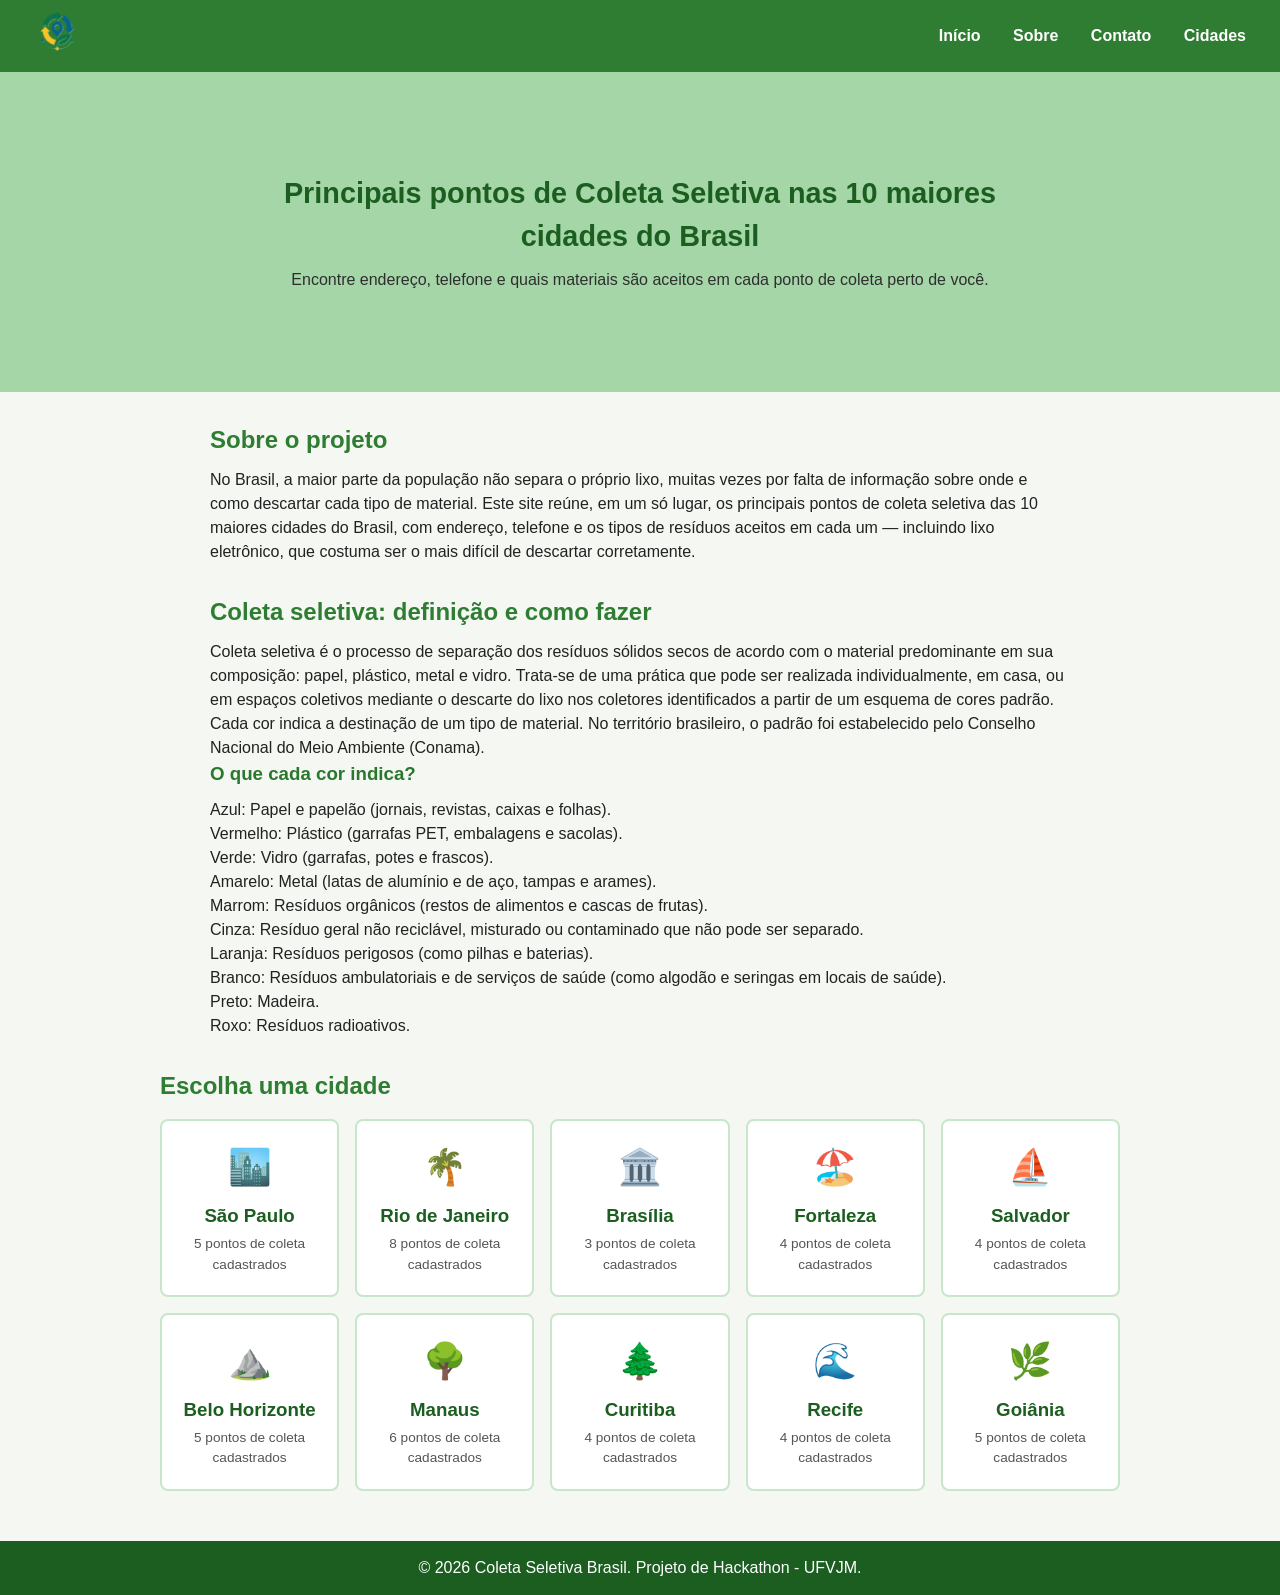
==== index.html @ 97f38cbb "Merge remote-tracking branch 'origin/main'" ====
<!DOCTYPE html>
<html lang="pt-BR">
<head>
	<meta charset="UTF-8">
	<meta name="viewport" content="width=device-width, initial-scale=1.0">
	<link rel="stylesheet" href="Style.css">
	<link rel="shortcut icon" type="image/png" href="Hackathon.png">
	<title>Coleta Seletiva Brasil</title>
</head>
<body>
<header>
	<div class="logo">
		<img src="Hackathon.png" alt="Logo do Site">
	</div>
	<div class="menu">
		<nav>
			<a href="index.html">Início</a>
			<a href="#sobre">Sobre</a>
			<a href="#conceitos">Contato</a>
			<a href="#cidades">Cidades</a>
		</nav>
	</div>
</header>

<section class="hero">
	<h1>Principais pontos de Coleta Seletiva nas 10 maiores cidades do Brasil</h1>
	<p>Encontre endereço, telefone e quais materiais são aceitos em cada ponto de coleta perto de você.</p>
</section>

<section id="sobre" class="sobre">
	<h2>Sobre o projeto</h2>
	<p>
		No Brasil, a maior parte da população não separa o próprio lixo, muitas vezes por falta de informação
		sobre onde e como descartar cada tipo de material. Este site reúne, em um só lugar, os principais
		pontos de coleta seletiva das 10 maiores cidades do Brasil, com endereço, telefone e os tipos de
		resíduos aceitos em cada um — incluindo lixo eletrônico, que costuma ser o mais difícil de descartar
		corretamente.
	</p>
</section>

<section id="conceitos" class="conceitos">
	<h2>Coleta seletiva: definição e como fazer</h2>
	<p>
		Coleta seletiva é o processo de separação dos resíduos sólidos secos de acordo com o material predominante
		em sua composição: papel, plástico, metal e vidro. Trata-se de uma prática que pode ser realizada individualmente,
		em casa, ou em espaços coletivos mediante o descarte do lixo nos coletores identificados a partir de um esquema de cores
		padrão. Cada cor indica a destinação de um tipo de material. No território brasileiro, o padrão foi estabelecido pelo Conselho Nacional
		do Meio Ambiente (Conama).
	</p>
	<h3>O que cada cor indica?</h3>
	<p>
		<a class="azul"> Azul</a>: Papel e papelão (jornais, revistas, caixas e folhas).<br>
		Vermelho: Plástico (garrafas PET, embalagens e sacolas).<br>
		Verde: Vidro (garrafas, potes e frascos).<br>
		Amarelo: Metal (latas de alumínio e de aço, tampas e arames).<br>
		Marrom: Resíduos orgânicos (restos de alimentos e cascas de frutas).<br>
		Cinza: Resíduo geral não reciclável, misturado ou contaminado que não pode ser separado.<br>
		Laranja: Resíduos perigosos (como pilhas e baterias).<br>
		Branco: Resíduos ambulatoriais e de serviços de saúde (como algodão e seringas em locais de saúde).<br>
		Preto: Madeira.<br>
		Roxo: Resíduos radioativos.
	</p>
</section>

<section id="cidades" class="secao-cidades">
	<h2>Escolha uma cidade</h2>
	<div id="grid-cidades" class="grid-cidades">
		<!-- script -->
	</div>
</section>

<footer>
	<div class="rodape">
		<p>&copy; 2026 Coleta Seletiva Brasil. Projeto de Hackathon - UFVJM.</p>
	</div>
</footer>

<script src="Script.js"></script>
</body>
</html>
---- Style.css ----
/* ===== Reset básico ===== */
* {
    margin: 0;
    padding: 0;
    box-sizing: border-box;
}

body {
    font-family: Arial, Helvetica, sans-serif;
    background-color: #f4f7f2;
    color: #222;
    line-height: 1.5;
}

a {
    text-decoration: none;
    color: inherit;
}

header {
    background-color: #2e7d32;
    color: #fff;
    display: flex;
    justify-content: space-between;
    align-items: center;
    padding: 10px 30px;
    flex-wrap: wrap;
}

header .logo img {
    height: 45px;
}

header .menu nav a {
    color: #fff;
    margin-left: 20px;
    font-weight: bold;
    padding: 6px 4px;
}

header .menu nav a:hover {
    border-bottom: 2px solid #ffffff;
}

.hero {
    background-color: #a5d6a7;
    text-align: center;
    padding: 100px 20px;
}

.hero h1 {
    font-size: 1.8rem;
    color: #1b5e20;
    max-width: 800px;
    margin: 0 auto 10px auto;
}

.hero p {
    max-width: 700px;
    margin: 0 auto;
    color: #2e2e2e;
}

.sobre {
    max-width: 900px;
    margin: 30px auto;
    padding: 0 20px;
}

.sobre h2 {
    color: #2e7d32;
    margin-bottom: 10px;
}

.conceitos {
    max-width: 900px;
    margin: 30px auto;
    padding: 0 20px;
}

.conceitos h2 {
    color: #2e7d32;
    margin-bottom: 10px;
}

.conceitos h3 {
    color: #2a782e;
    margin-bottom: 10px;
}

.secao-cidades {
    max-width: 1000px;
    margin: 20px auto 50px auto;
    padding: 0 20px;
}

.secao-cidades h2 {
    color: #2e7d32;
    margin-bottom: 15px;
}

.grid-cidades {
    display: grid;
    grid-template-columns: repeat(auto-fill, minmax(150px, 1fr));
    gap: 16px;
}

.card-cidade {
    background-color: #fff;
    border: 2px solid #c8e6c9;
    border-radius: 8px;
    padding: 20px 15px;
    text-align: center;
    transition: transform 0.15s ease, border-color 0.15s ease;
}

.card-cidade:hover {
    transform: translateY(-3px);
    border-color: #2e7d32;
}

.card-emoji {
    font-size: 2.2rem;
    margin-bottom: 8px;
}

.card-cidade h3 {
    color: #1b5e20;
    margin-bottom: 4px;
}

.card-cidade p {
    font-size: 0.85rem;
    color: #555;
}

.cidade-container {
    max-width: 900px;
    margin: 30px auto;
    padding: 0 20px 40px 20px;
}

.voltar {
    display: inline-block;
    margin-bottom: 20px;
    color: #2e7d32;
    font-weight: bold;
}

.cidade-header {
    display: flex;
    align-items: center;
    gap: 15px;
    margin-bottom: 25px;
    flex-wrap: wrap;
}

.cidade-emoji-grande {
    font-size: 3rem;
}

.cidade-header h1 {
    color: #1b5e20;
}

.filtro {
    background-color: #e8f5e9;
    border: 1px solid #c8e6c9;
    padding: 15px;
    border-radius: 8px;
    margin-bottom: 25px;
}

.filtro label {
    display: block;
    margin-bottom: 8px;
    font-weight: bold;
    color: #1b5e20;
}

.filtro select {
    width: 100%;
    max-width: 350px;
    padding: 8px;
    border-radius: 5px;
    border: 1px solid #999;
    font-size: 1rem;
}

.lista-pontos {
    display: flex;
    flex-direction: column;
    gap: 14px;
}

.ponto-coleta {
    background-color: #fff;
    border-left: 5px solid #2e7d32;
    border-radius: 6px;
    padding: 15px 18px;
    box-shadow: 0 1px 3px rgba(0, 0, 0, 0.08);
}

.ponto-coleta h3 {
    color: #1b5e20;
    margin-bottom: 6px;
}

.vazio {
    color: #666;
    font-style: italic;
}

footer {
    background-color: #1b5e20;
    color: #fff;
    text-align: center;
    padding: 15px;
    margin-top: 30px;
}

@media (max-width: 600px) {
    header {
        flex-direction: column;
        gap: 10px;
        text-align: center;
    }

    header .menu nav a {
        margin: 0 8px;
    }
}
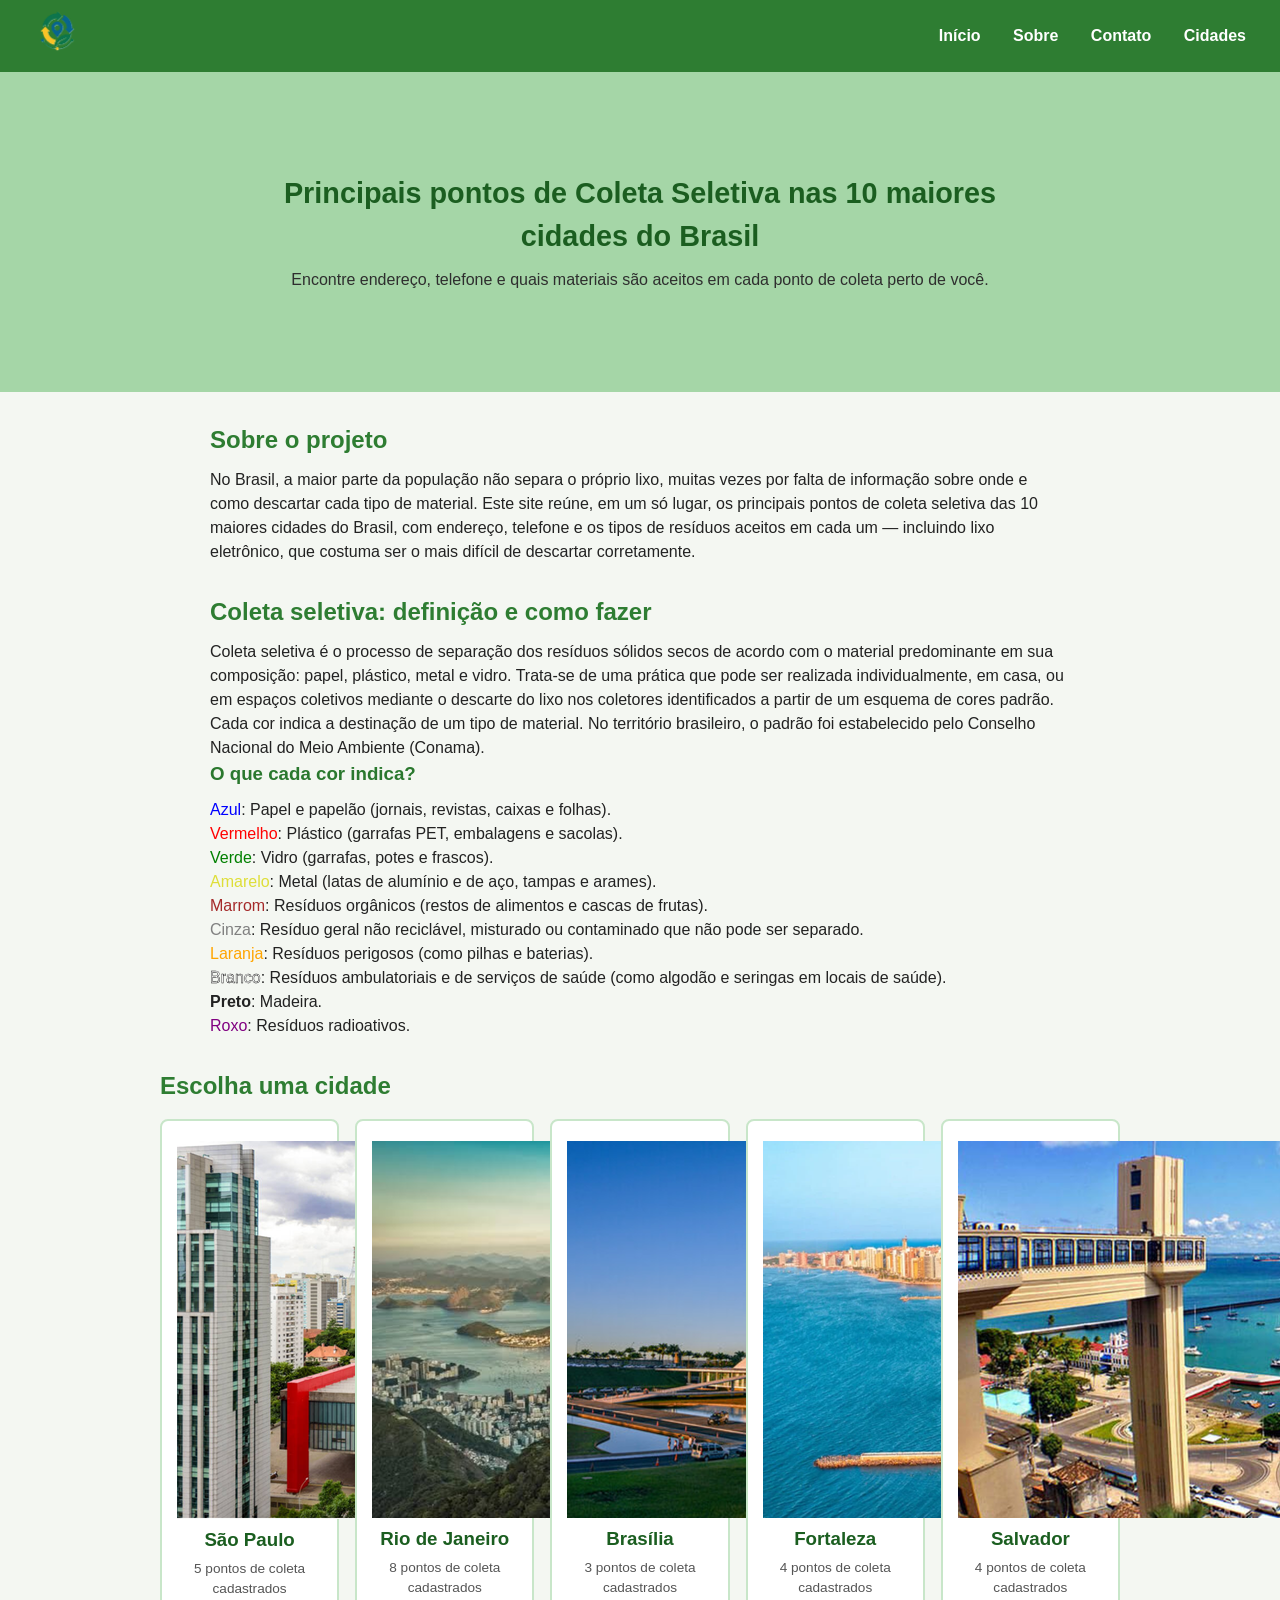
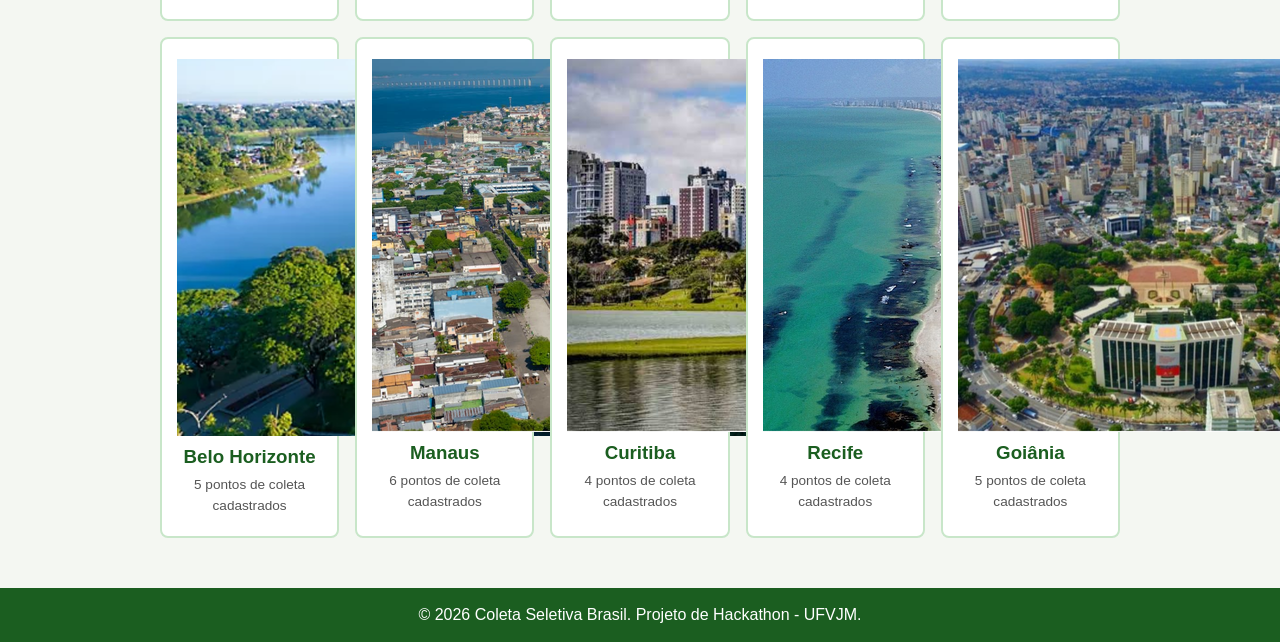
==== commit 35820200: "main" ====
--- a/index.html
+++ b/index.html
@@ -50,15 +50,15 @@
 	<h3>O que cada cor indica?</h3>
 	<p>
 		<a class="azul"> Azul</a>: Papel e papelão (jornais, revistas, caixas e folhas).<br>
-		Vermelho: Plástico (garrafas PET, embalagens e sacolas).<br>
-		Verde: Vidro (garrafas, potes e frascos).<br>
-		Amarelo: Metal (latas de alumínio e de aço, tampas e arames).<br>
-		Marrom: Resíduos orgânicos (restos de alimentos e cascas de frutas).<br>
-		Cinza: Resíduo geral não reciclável, misturado ou contaminado que não pode ser separado.<br>
-		Laranja: Resíduos perigosos (como pilhas e baterias).<br>
-		Branco: Resíduos ambulatoriais e de serviços de saúde (como algodão e seringas em locais de saúde).<br>
-		Preto: Madeira.<br>
-		Roxo: Resíduos radioativos.
+		<a class="vermelho"> Vermelho</a>: Plástico (garrafas PET, embalagens e sacolas).<br>
+		<a class="verde"> Verde</a>: Vidro (garrafas, potes e frascos).<br>
+		<a class="amarelo"> Amarelo</a>: Metal (latas de alumínio e de aço, tampas e arames).<br>
+		<a class="marrom"> Marrom</a>: Resíduos orgânicos (restos de alimentos e cascas de frutas).<br>
+		<a class="cinza"> Cinza</a>: Resíduo geral não reciclável, misturado ou contaminado que não pode ser separado.<br>
+		<a class="laranja"> Laranja</a>: Resíduos perigosos (como pilhas e baterias).<br>
+		<a class="branco"> Branco</a>: Resíduos ambulatoriais e de serviços de saúde (como algodão e seringas em locais de saúde).<br>
+		<a class="preto"> Preto</a>: Madeira.<br>
+		<a class="roxo"> Roxo</a>: Resíduos radioativos.
 	</p>
 </section>
 
--- a/Style.css
+++ b/Style.css
@@ -83,6 +83,46 @@
     margin-bottom: 10px;
 }
 
+.azul{
+    color: blue;
+}
+
+.vermelho{
+    color: red;
+}
+.verde{
+    color: green;
+}
+
+.amarelo{
+    color: rgba(221, 221, 48, 0.959);
+}
+
+.marrom{
+    color: brown;
+}
+
+.cinza{
+    color: grey;
+}
+
+.laranja{
+    color: orange;
+}
+
+.branco{
+    -webkit-text-stroke:0.40px black;
+    color: white;
+}
+
+.preto{
+    font-weight: bold;
+}
+
+.roxo{
+    color: purple;
+}
+
 .conceitos h3 {
     color: #2a782e;
     margin-bottom: 10px;
@@ -119,9 +159,11 @@
     border-color: #2e7d32;
 }
 
-.card-emoji {
-    font-size: 2.2rem;
-    margin-bottom: 8px;
+.card-imagem {
+    width: 100%;
+    height: 150px;
+    object-fit: cover; /* Faz a imagem cobrir o espaço sem distorcer */
+    border-radius: 8px;
 }
 
 .card-cidade h3 {
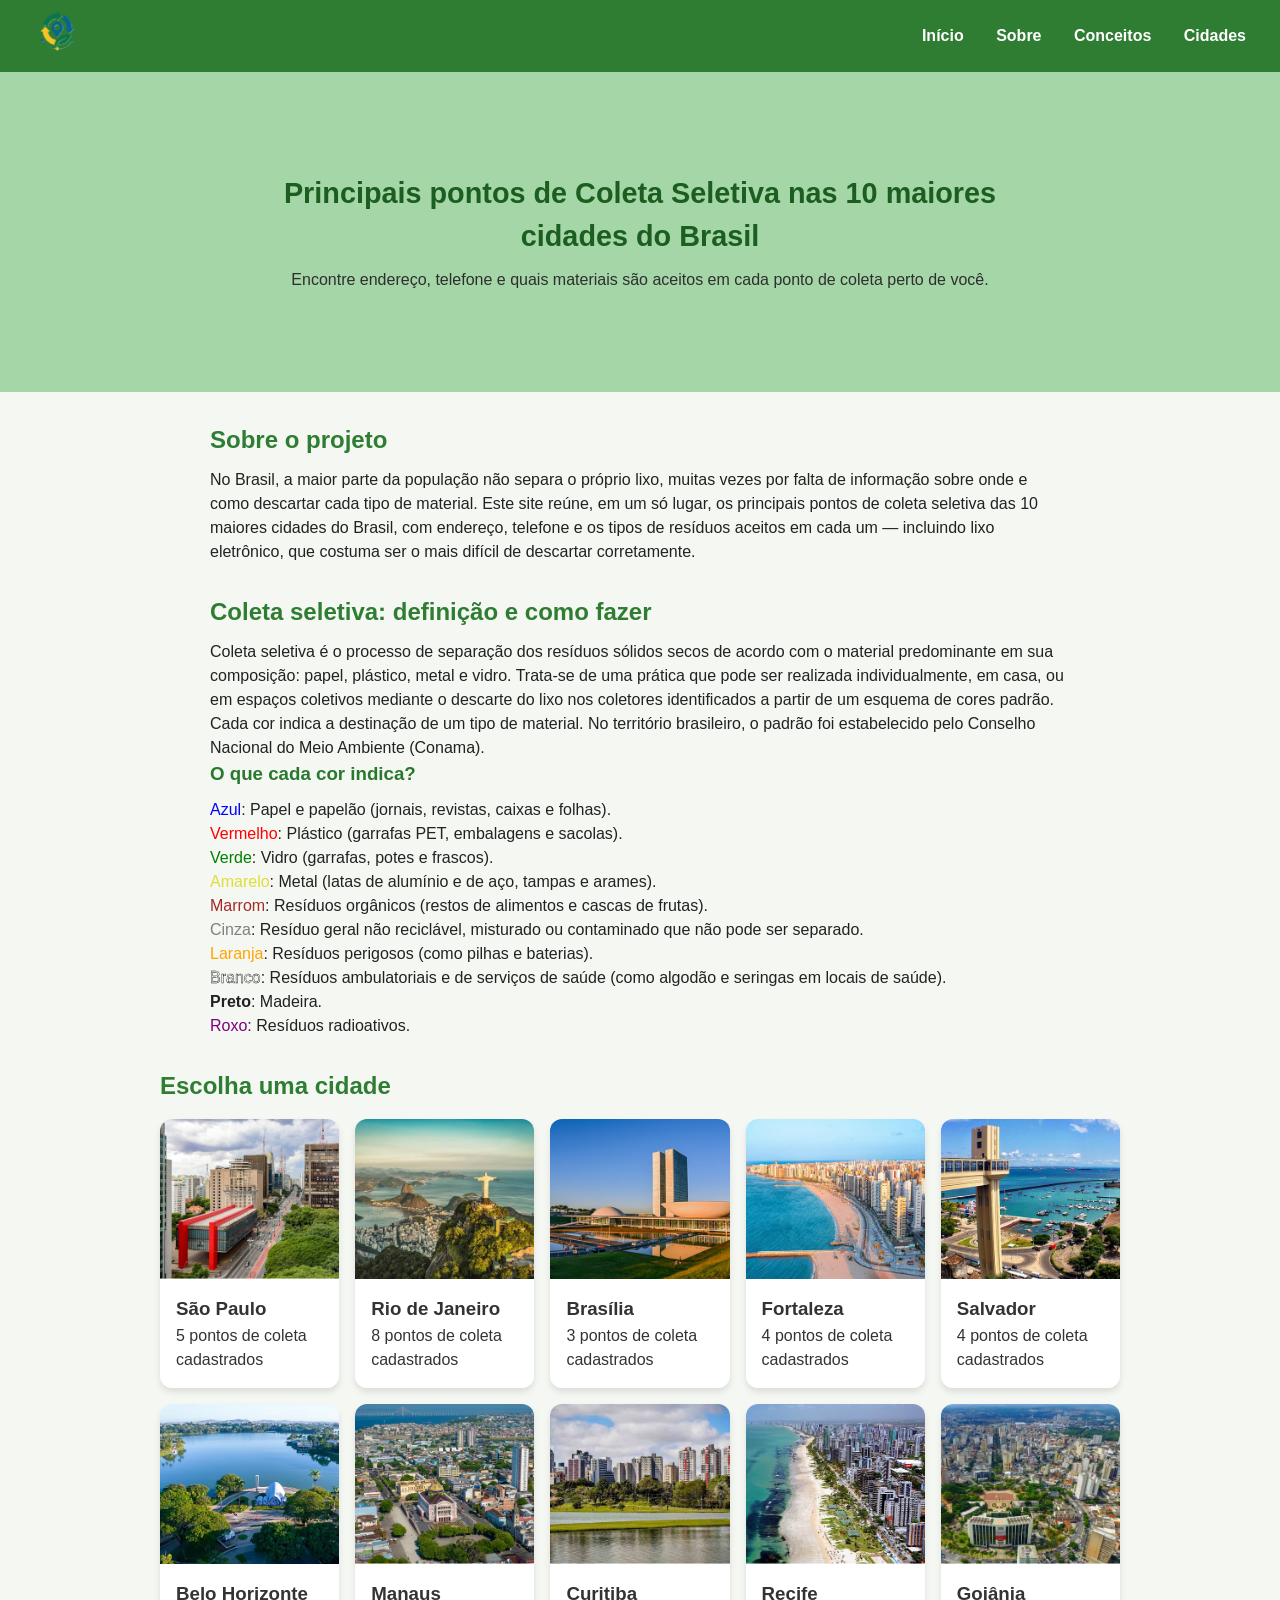
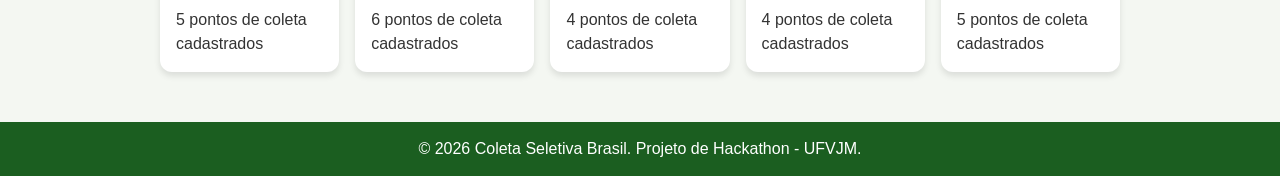
==== commit 6f65425a: "main" ====
--- a/index.html
+++ b/index.html
@@ -16,7 +16,7 @@
 		<nav>
 			<a href="index.html">Início</a>
 			<a href="#sobre">Sobre</a>
-			<a href="#conceitos">Contato</a>
+			<a href="#conceitos">Conceitos</a>
 			<a href="#cidades">Cidades</a>
 		</nav>
 	</div>
--- a/Style.css
+++ b/Style.css
@@ -146,34 +146,24 @@
 }
 
 .card-cidade {
-    background-color: #fff;
-    border: 2px solid #c8e6c9;
-    border-radius: 8px;
-    padding: 20px 15px;
-    text-align: center;
-    transition: transform 0.15s ease, border-color 0.15s ease;
-}
-
-.card-cidade:hover {
-    transform: translateY(-3px);
-    border-color: #2e7d32;
-}
-
-.card-imagem {
+    display: flex;
+    flex-direction: column;
+    overflow: hidden;
+    border-radius: 12px;
+    box-shadow: 0 4px 6px rgba(0, 0, 0, 0.1);
+    text-decoration: none;
+    color: #333;
+    background: #fff;
+}
+
+.card-foto {
     width: 100%;
-    height: 150px;
-    object-fit: cover; /* Faz a imagem cobrir o espaço sem distorcer */
-    border-radius: 8px;
-}
-
-.card-cidade h3 {
-    color: #1b5e20;
-    margin-bottom: 4px;
-}
-
-.card-cidade p {
-    font-size: 0.85rem;
-    color: #555;
+    height: 160px;
+    object-fit: cover; /* Recorta a imagem proporcionalmente sem distorcer */
+}
+
+.card-conteudo {
+    padding: 16px;
 }
 
 .cidade-container {
@@ -197,8 +187,21 @@
     flex-wrap: wrap;
 }
 
-.cidade-emoji-grande {
-    font-size: 3rem;
+.cidade-header {
+    display: flex;
+    align-items: center;
+    gap: 24px;
+    padding: 20px;
+    background-color: #f9f9f9;
+    border-radius: 12px;
+}
+
+.cidade-foto-grande {
+    width: 120px;
+    height: 120px;
+    object-fit: cover;
+    border-radius: 50%;
+    box-shadow: 0 4px 6px rgba(0, 0, 0, 0.1);
 }
 
 .cidade-header h1 {
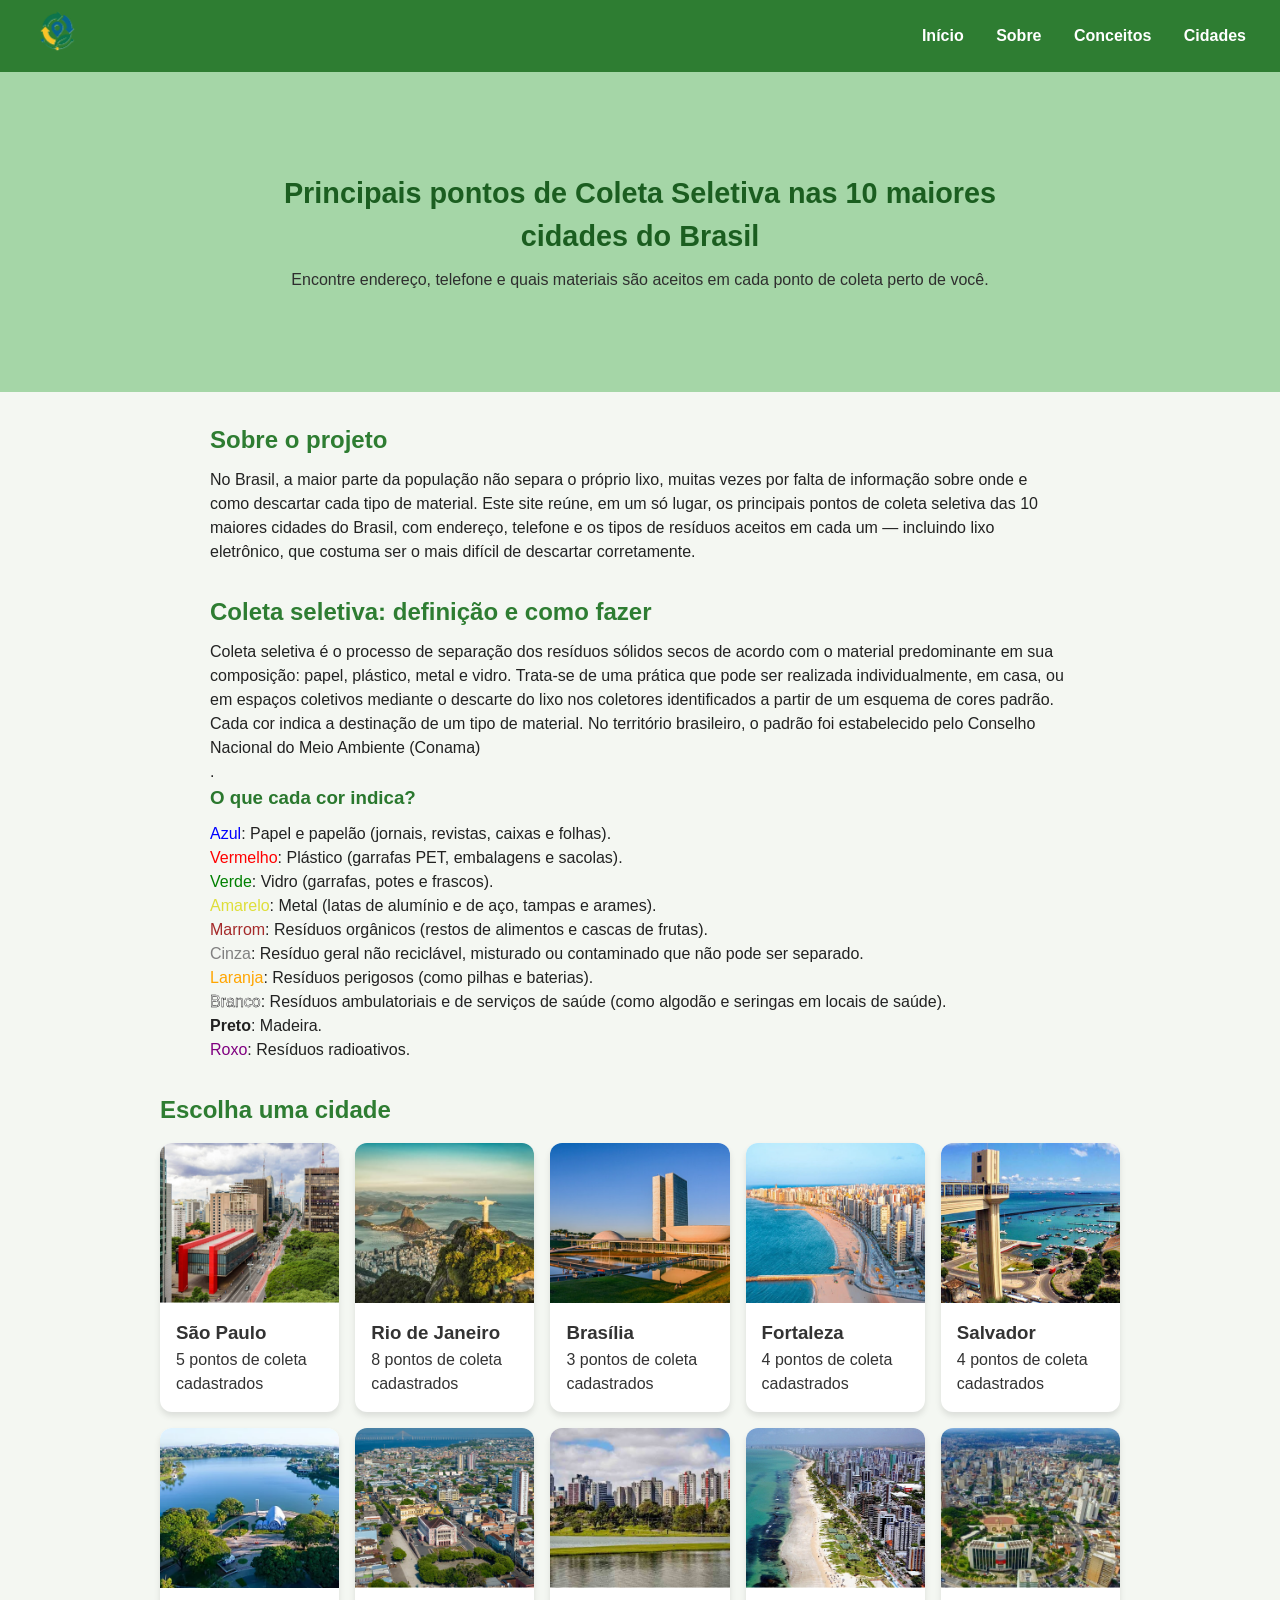
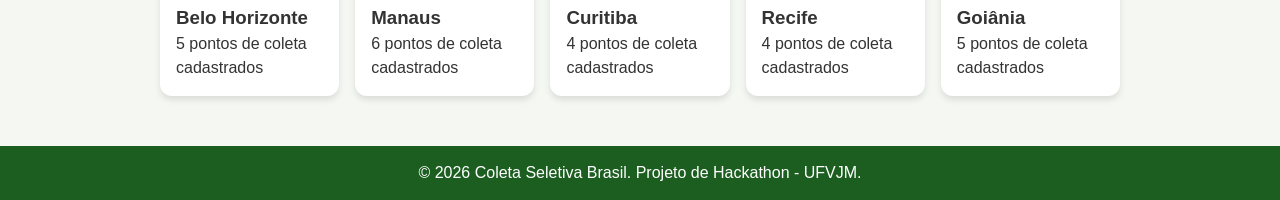
==== commit c04ffad3: "main" ====
--- a/index.html
+++ b/index.html
@@ -45,7 +45,7 @@
 		em sua composição: papel, plástico, metal e vidro. Trata-se de uma prática que pode ser realizada individualmente,
 		em casa, ou em espaços coletivos mediante o descarte do lixo nos coletores identificados a partir de um esquema de cores
 		padrão. Cada cor indica a destinação de um tipo de material. No território brasileiro, o padrão foi estabelecido pelo Conselho Nacional
-		do Meio Ambiente (Conama).
+		do Meio Ambiente (Conama)<br>.
 	</p>
 	<h3>O que cada cor indica?</h3>
 	<p>
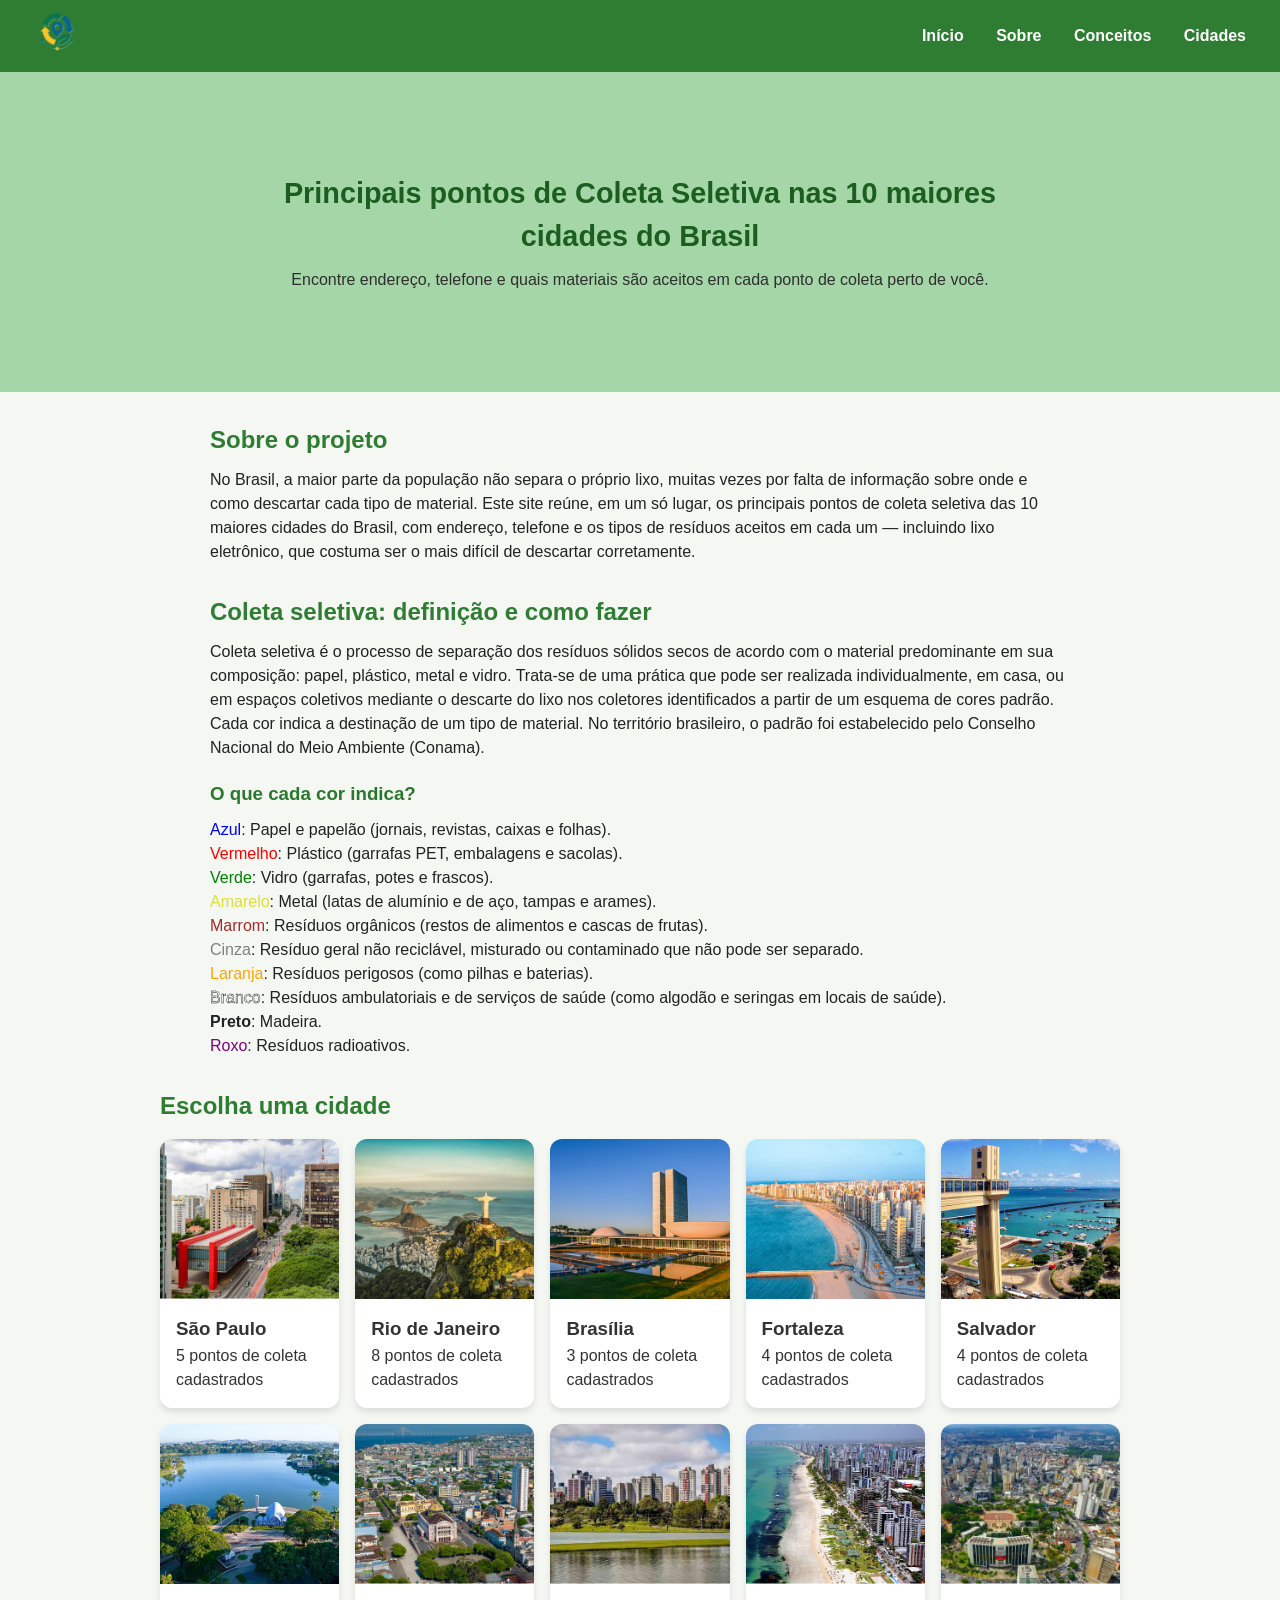
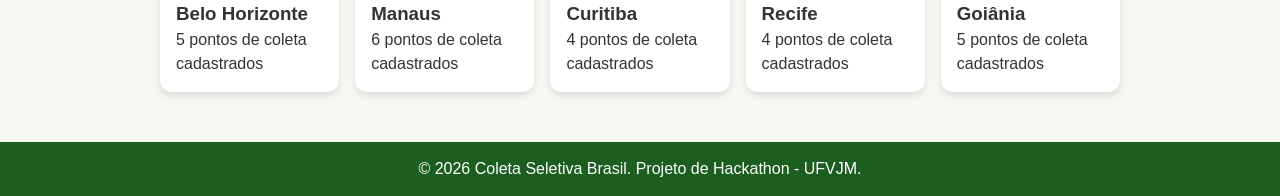
==== commit a530f054: "main" ====
--- a/index.html
+++ b/index.html
@@ -45,7 +45,7 @@
 		em sua composição: papel, plástico, metal e vidro. Trata-se de uma prática que pode ser realizada individualmente,
 		em casa, ou em espaços coletivos mediante o descarte do lixo nos coletores identificados a partir de um esquema de cores
 		padrão. Cada cor indica a destinação de um tipo de material. No território brasileiro, o padrão foi estabelecido pelo Conselho Nacional
-		do Meio Ambiente (Conama)<br>.
+		do Meio Ambiente (Conama).<br>
 	</p>
 	<h3>O que cada cor indica?</h3>
 	<p>
--- a/Style.css
+++ b/Style.css
@@ -125,6 +125,7 @@
 
 .conceitos h3 {
     color: #2a782e;
+    margin-top: 20px;
     margin-bottom: 10px;
 }
 
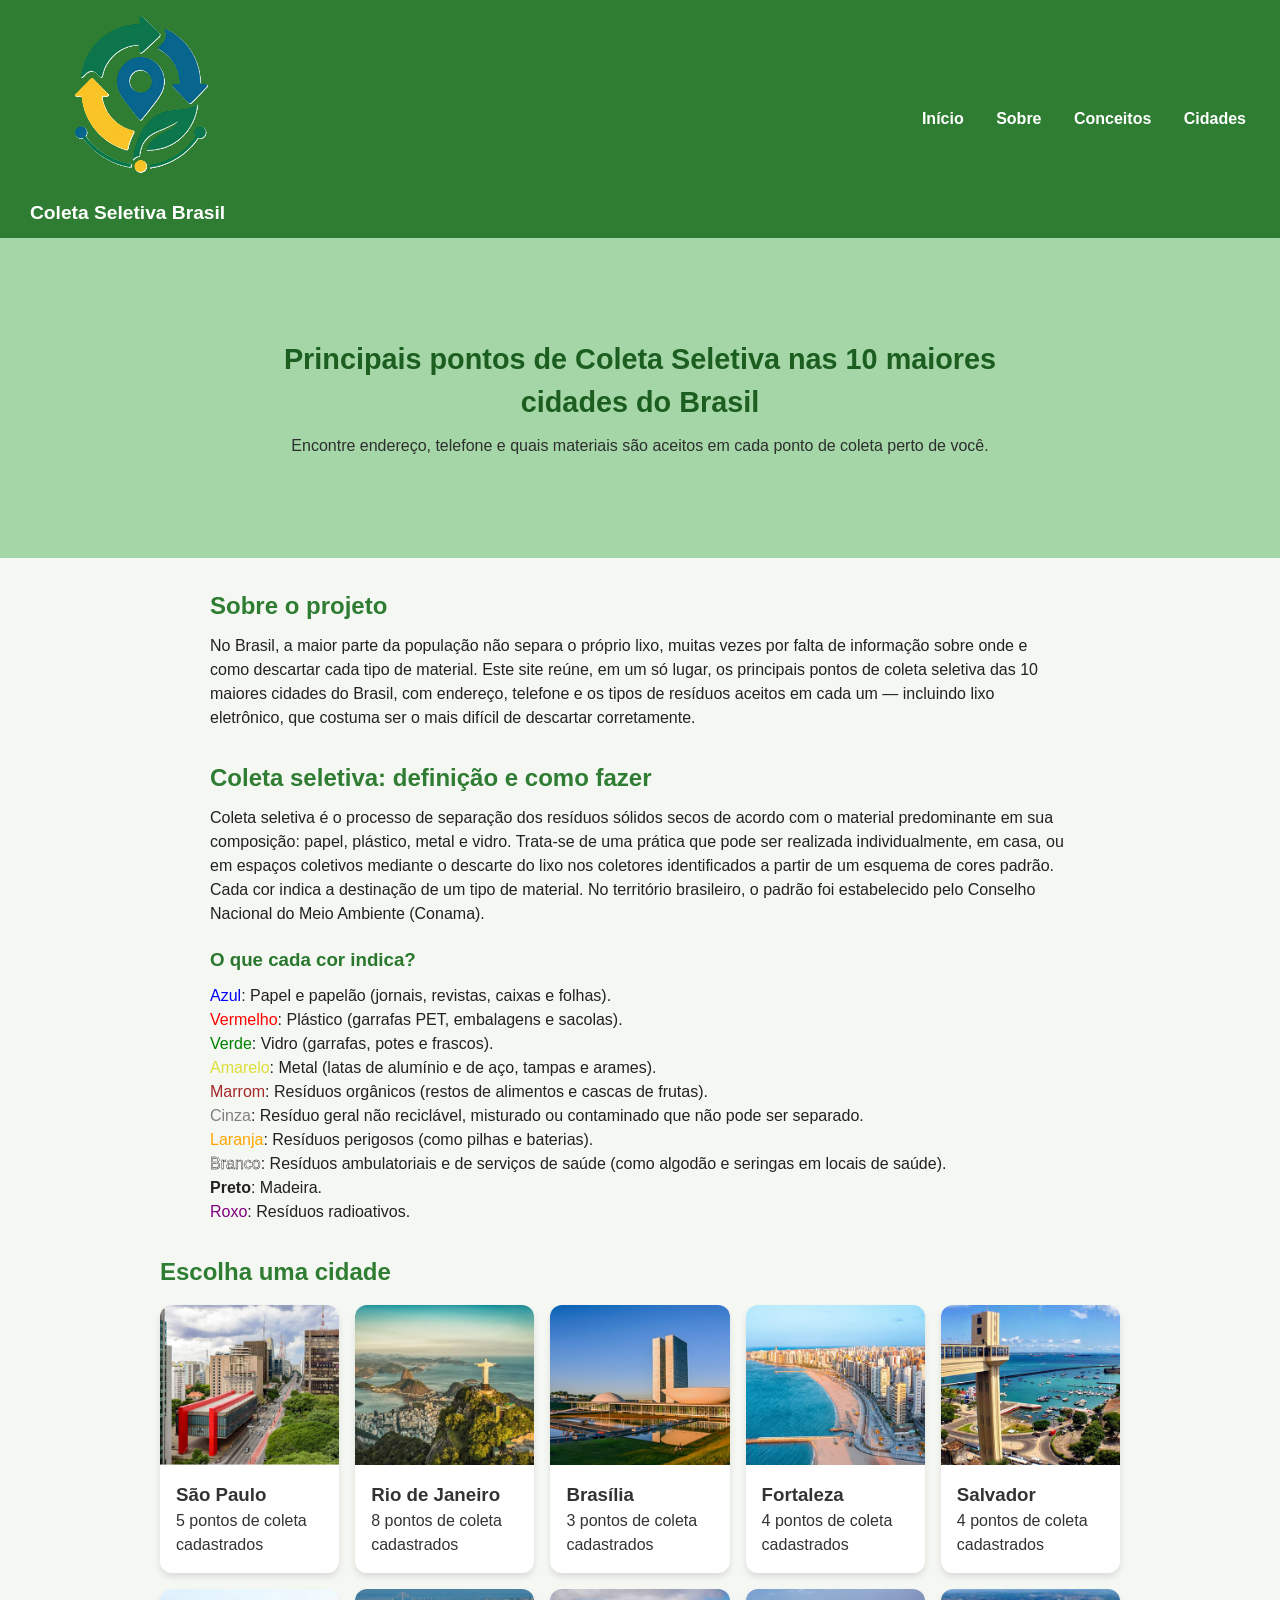
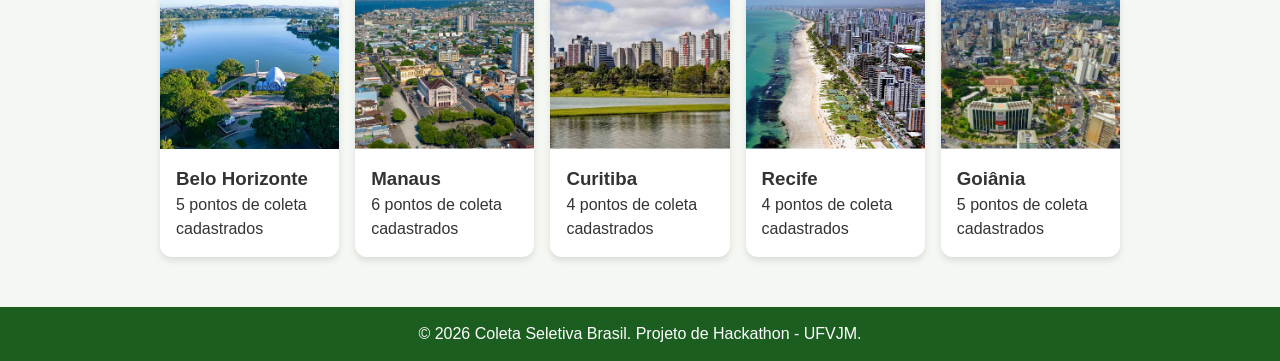
==== commit 5414126d: "main" ====
--- a/index.html
+++ b/index.html
@@ -9,8 +9,9 @@
 </head>
 <body>
 <header>
-	<div class="logo">
-		<img src="Hackathon.png" alt="Logo do Site">
+	<div >
+		<img class="logo" src="Hackathon.png" alt="Logo do Site">
+		<h2 class="nome">Coleta Seletiva Brasil</h2>
 	</div>
 	<div class="menu">
 		<nav>
@@ -45,7 +46,7 @@
 		em sua composição: papel, plástico, metal e vidro. Trata-se de uma prática que pode ser realizada individualmente,
 		em casa, ou em espaços coletivos mediante o descarte do lixo nos coletores identificados a partir de um esquema de cores
 		padrão. Cada cor indica a destinação de um tipo de material. No território brasileiro, o padrão foi estabelecido pelo Conselho Nacional
-		do Meio Ambiente (Conama).<br>
+		do Meio Ambiente (Conama).
 	</p>
 	<h3>O que cada cor indica?</h3>
 	<p>
--- a/Style.css
+++ b/Style.css
@@ -40,6 +40,11 @@
 
 header .menu nav a:hover {
     border-bottom: 2px solid #ffffff;
+}
+
+.nome{
+    font-size: 1.2rem;
+    color : white;
 }
 
 .hero {
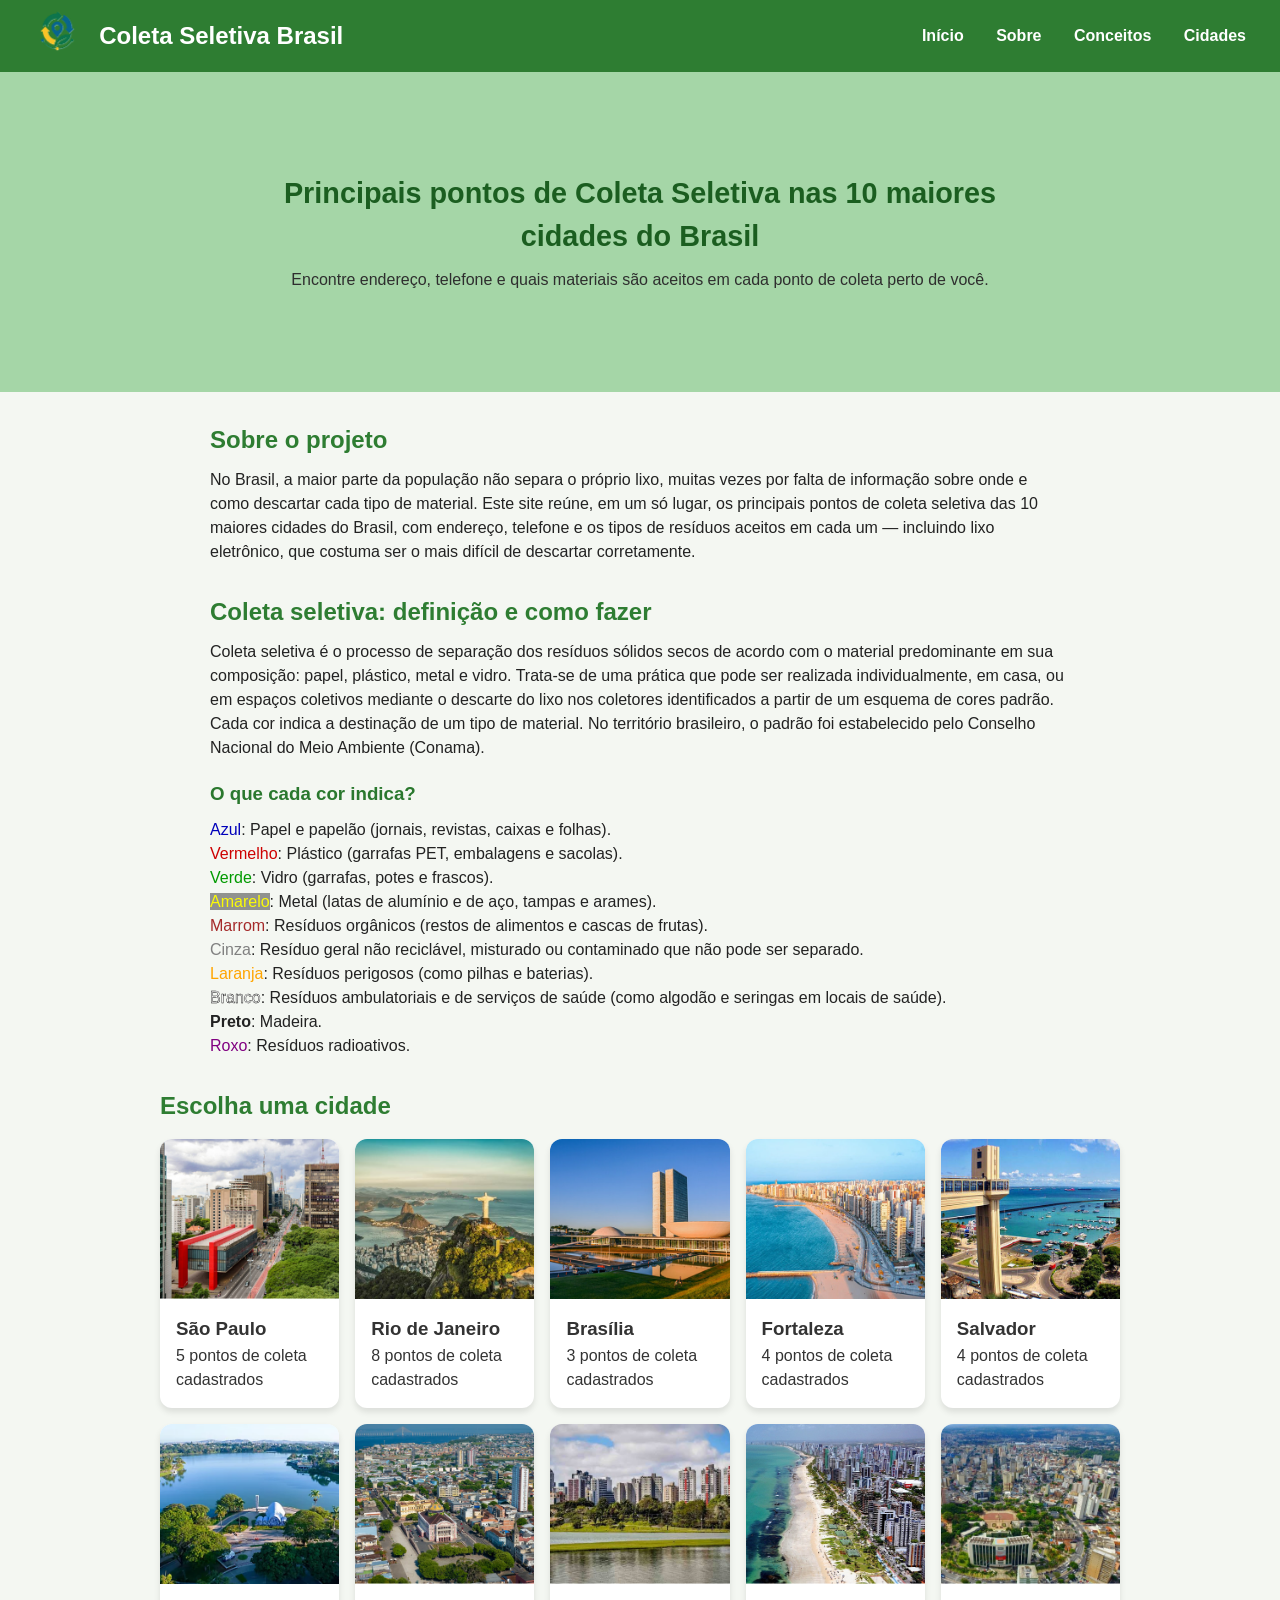
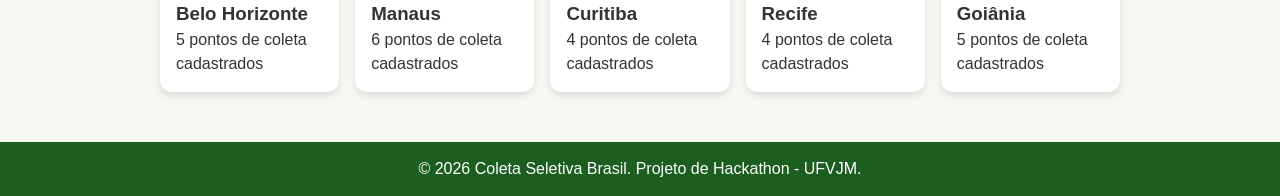
==== commit 87418d08: "main" ====
--- a/index.html
+++ b/index.html
@@ -9,9 +9,13 @@
 </head>
 <body>
 <header>
-	<div >
-		<img class="logo" src="Hackathon.png" alt="Logo do Site">
-		<h2 class="nome">Coleta Seletiva Brasil</h2>
+	<div class="logo-grupo">
+		<div class="logo">
+			<img src="Hackathon.png" alt="Logo do Site">
+		</div>
+		<div class="nome">
+			<h2>Coleta Seletiva Brasil</h2>
+		</div>
 	</div>
 	<div class="menu">
 		<nav>
--- a/Style.css
+++ b/Style.css
@@ -1,4 +1,3 @@
-/* ===== Reset básico ===== */
 * {
     margin: 0;
     padding: 0;
@@ -27,9 +26,21 @@
     flex-wrap: wrap;
 }
 
+header .logo-grupo {
+    display: flex;
+    align-items: center;
+    gap: 15px;
+}
+
 header .logo img {
     height: 45px;
 }
+
+header .nome h2 {
+    margin: 0;
+    font-size: 1.5rem;
+}
+
 
 header .menu nav a {
     color: #fff;
@@ -89,18 +100,19 @@
 }
 
 .azul{
-    color: blue;
+    color: #0000ba;
 }
 
 .vermelho{
-    color: red;
+    color: #cd0000;
 }
 .verde{
-    color: green;
+    color: #009a00;
 }
 
 .amarelo{
-    color: rgba(221, 221, 48, 0.959);
+    background-color: rgb(0 0 0 / 0.41);
+    color: rgb(255 255 0 / 0.96);
 }
 
 .marrom{
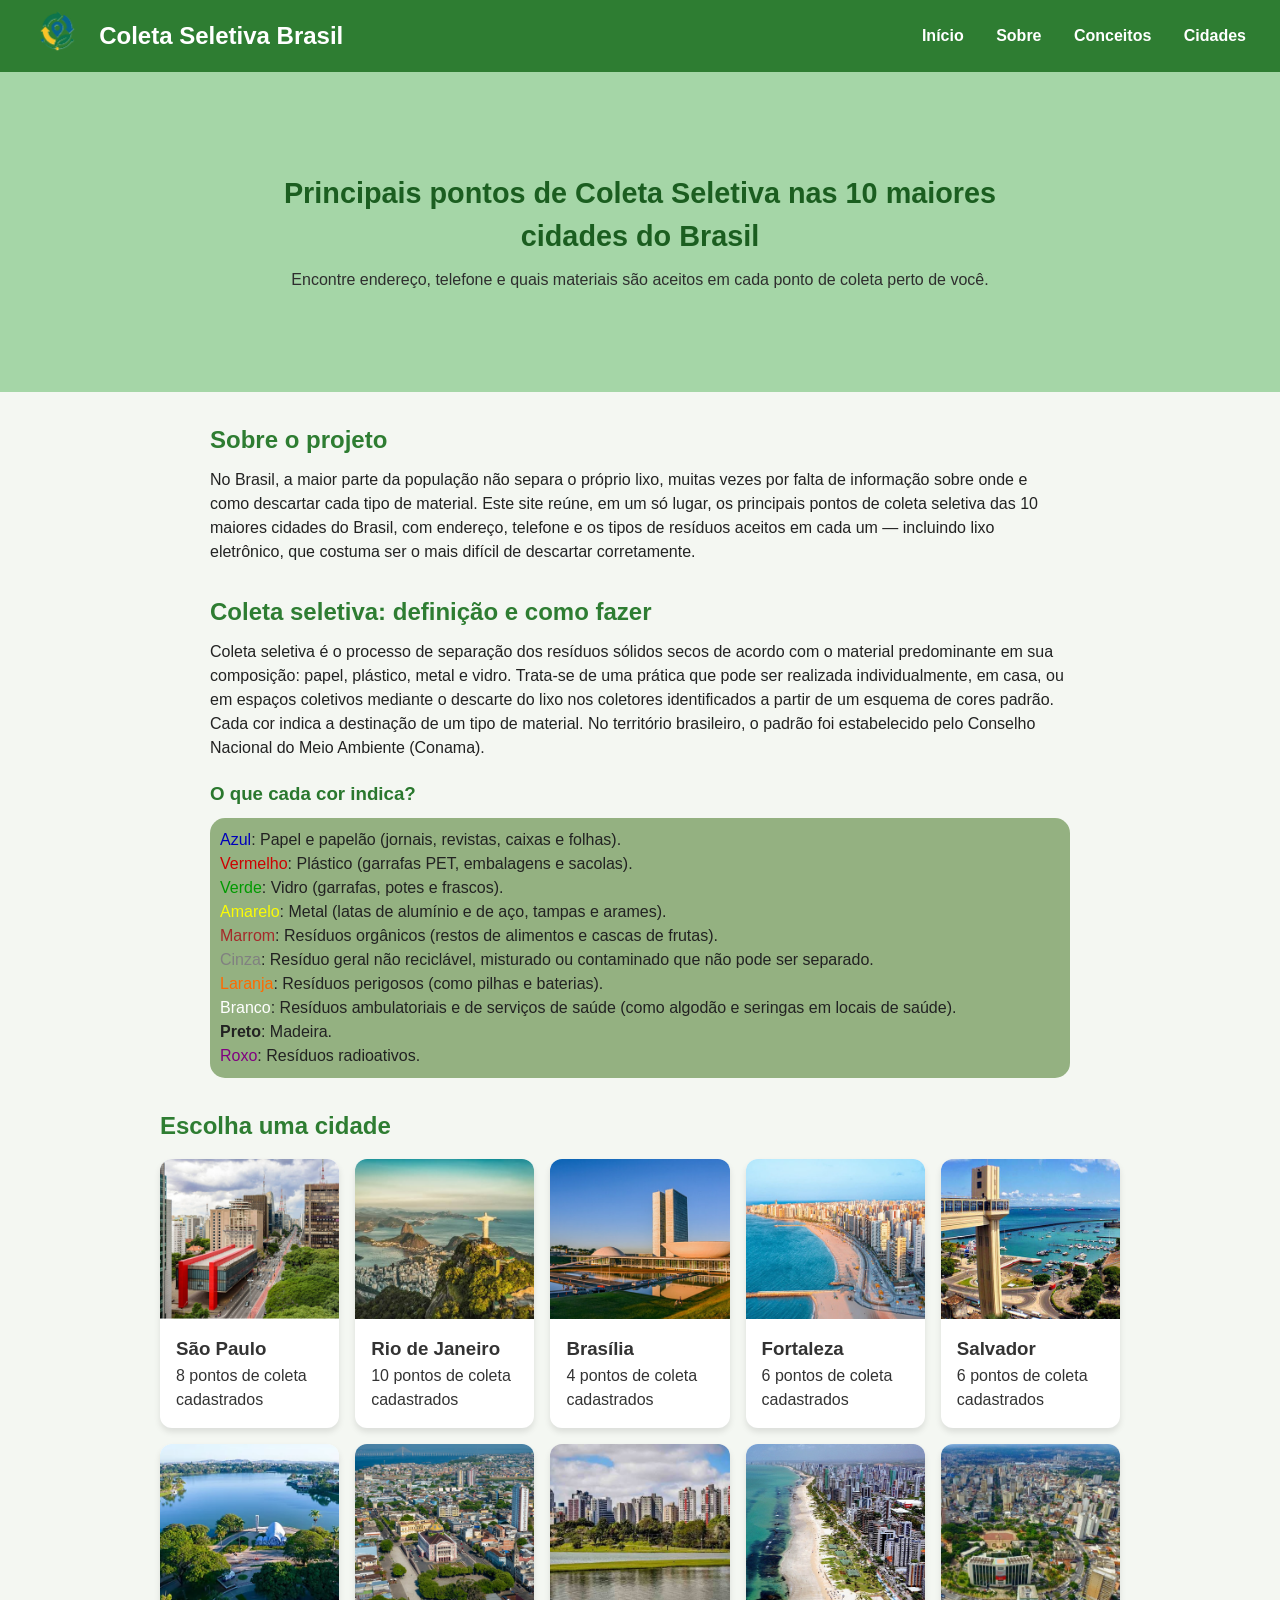
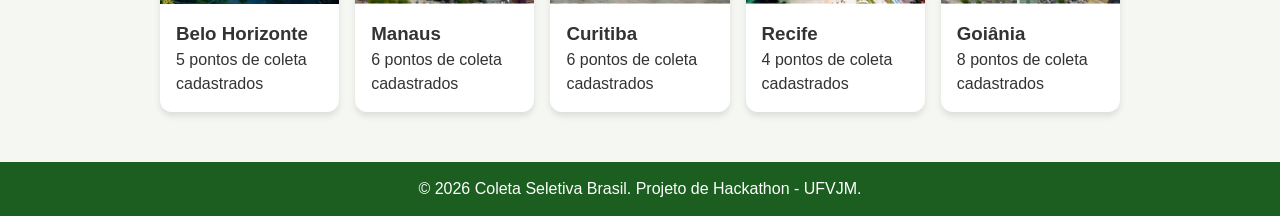
==== commit 0e659f64: "main" ====
--- a/index.html
+++ b/index.html
@@ -53,7 +53,7 @@
 		do Meio Ambiente (Conama).
 	</p>
 	<h3>O que cada cor indica?</h3>
-	<p>
+	<p class="cores">
 		<a class="azul"> Azul</a>: Papel e papelão (jornais, revistas, caixas e folhas).<br>
 		<a class="vermelho"> Vermelho</a>: Plástico (garrafas PET, embalagens e sacolas).<br>
 		<a class="verde"> Verde</a>: Vidro (garrafas, potes e frascos).<br>
--- a/Style.css
+++ b/Style.css
@@ -99,6 +99,12 @@
     margin-bottom: 10px;
 }
 
+.cores {
+    background-color: #94b181;
+    border-radius: 15px;
+    padding: 10px;
+}
+
 .azul{
     color: #0000ba;
 }
@@ -111,7 +117,6 @@
 }
 
 .amarelo{
-    background-color: rgb(0 0 0 / 0.41);
     color: rgb(255 255 0 / 0.96);
 }
 
@@ -124,11 +129,10 @@
 }
 
 .laranja{
-    color: orange;
+    color: #ff6a00;
 }
 
 .branco{
-    -webkit-text-stroke:0.40px black;
     color: white;
 }
 
